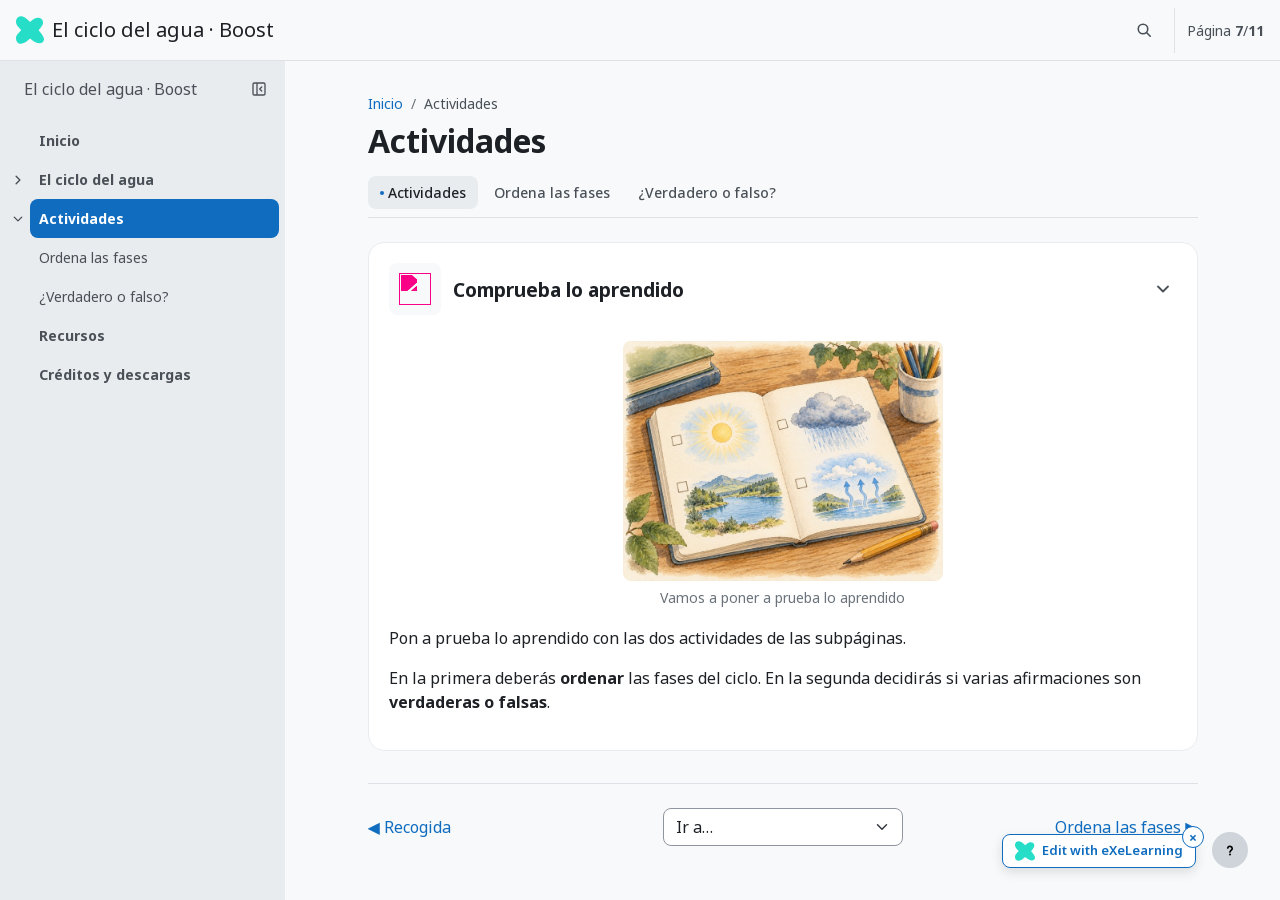
==== html/actividades.html @ 4af20a00 "Add Boost, a Moodle Boost-style theme for eXeLearning Reproduces the look of Moodle's Boost theme fr" ====
<!DOCTYPE html>
<html lang="es" id="exe-page-mollw3jd-7w1rx3uq4">
<head>
<meta charset="utf-8">
<meta name="generator" content="eXeLearning">
<meta name="viewport" content="width=device-width, initial-scale=1">
<link rel="license" type="text/html" href="https://creativecommons.org/publicdomain/zero/1.0/">
<title>Actividades | El ciclo del agua · Boost</title>
<link rel="icon" type="image/x-icon" href="../libs/favicon.ico">
<meta name="description" content="Recurso educativo de ejemplo sobre el ciclo del agua, presentado con el estilo Boost.">
<script>document.querySelector("html").classList.add("js");</script><script src="../libs/jquery/jquery.min.js"> </script><script src="../libs/common_i18n.js"> </script><script src="../libs/common.js"> </script><script src="../libs/exe_export.js"> </script><script src="../search_index.js"> </script><script src="../libs/bootstrap/bootstrap.bundle.min.js"> </script><link rel="stylesheet" href="../libs/bootstrap/bootstrap.min.css">
<script src="../idevices/text/text.js"></script><link rel="stylesheet" href="../idevices/text/text.css">
<link rel="stylesheet" href="../content/css/base.css"><script src="../theme/style.js"> </script><link rel="stylesheet" href="../theme/style.css">
</head>
<body class="exe-export exe-web-site">
<script>document.body.className+=" js"</script>
<div class="exe-content exe-export pre-js siteNav-hidden"><a href="#page-mollw3jd-7w1rx3uq4" id="skipNav">Saltar al contenido</a> <nav id="siteNav">
<ul>
<li> <a href="../index.html" class="main-node no-ch">Inicio</a>
</li>
<li> <a href="../html/el-ciclo-del-agua.html" class="daddy">El ciclo del agua</a>
<ul class="other-section">
<li> <a href="../html/evaporacion.html" class="no-ch">Evaporación</a>
</li>
<li> <a href="../html/condensacion.html" class="no-ch">Condensación</a>
</li>
<li> <a href="../html/precipitacion.html" class="no-ch">Precipitación</a>
</li>
<li> <a href="../html/recogida.html" class="no-ch">Recogida</a>
</li>
</ul>
</li>
<li class="active"> <a href="../html/actividades.html" class="active daddy">Actividades</a>
<ul class="other-section">
<li> <a href="../html/ordena-las-fases.html" class="no-ch">Ordena las fases</a>
</li>
<li> <a href="../html/verdadero-o-falso.html" class="no-ch">¿Verdadero o falso?</a>
</li>
</ul>
</li>
<li> <a href="../html/recursos.html" class="no-ch">Recursos</a>
</li>
<li> <a href="../html/creditos-y-descargas.html" class="no-ch">Créditos y descargas</a>
</li>
</ul>
</nav><main id="page-mollw3jd-7w1rx3uq4" class="page"> <div id="exe-client-search" data-block-order-string="Caja %e" data-no-results-string="Sin resultados.">
</div>
<header class="main-header"> <p class="page-counter"> <span class="page-counter-label">Página </span><span class="page-counter-content"> <strong class="page-counter-current-page">7</strong><span class="page-counter-sep">/</span><strong class="page-counter-total">11</strong></span></p>

<div class="package-header"><p class="package-title">El ciclo del agua · Boost</p></div>
<div class="page-header"><h1 class="page-title">Actividades</h1></div>
</header><div id="page-content-page-mollw3jd-7w1rx3uq4" class="page-content">
<article id="SP00000022" class="box">
<header class="box-head">
<div class="box-icon exe-icon">
<img src="../theme/icons/reflection.png" alt="" style="display:block;object-fit:contain;">
</div>
<h1 class="box-title">Comprueba lo aprendido</h1>
<button class="box-toggle box-toggle-on" title="Toggle content">
<span>Toggle content</span>
</button></header>
<div class="box-content">
<div id="SP00000023" class="idevice_node text" data-idevice-path="../idevices/text/" data-idevice-type="text" data-idevice-component-type="json" data-idevice-json-data="{&quot;ideviceId&quot;:&quot;SP00000023&quot;}">
<div class="exe-text-template"><div class="textIdeviceContent"><div class="exe-text-activity"><div><figure style="text-align:center;margin:10px 0 18px;"><img src="../content/resources/21d01ff8-5f3f-217c-7e1b-10898a9225ce.jpg" alt="Vamos a poner a prueba lo aprendido" style="max-width:320px;width:100%;height:auto;" /><figcaption style="font-style:italic;font-size:15px;color:#6a737b;margin-top:6px;">Vamos a poner a prueba lo aprendido</figcaption></figure><p>Pon a prueba lo aprendido con las dos actividades de las subpáginas.</p>
        <p>En la primera deberás <strong>ordenar</strong> las fases del ciclo. En la segunda decidirás si varias afirmaciones son <strong>verdaderas o falsas</strong>.</p><p class="clearfix"> </p></div></div></div></div>
</div>
</div>
</article>
</div></main><div class="nav-buttons">
<a href="../html/recogida.html" title="Anterior" class="nav-button nav-button-left"><span>Anterior</span></a>
<a href="../html/ordena-las-fases.html" title="Siguiente" class="nav-button nav-button-right"><span>Siguiente</span></a>
</div>
<footer id="siteFooter"><div id="siteFooterContent"> <div id="packageLicense" class="cc cc-0"> <p> <span class="license-label">Licencia: </span><a href="https://creativecommons.org/publicdomain/zero/1.0/" class="license">Creative Commons: CC0 1.0 Universal (dominio público)</a></p>
</div>
</div></footer>
</div>
<p id="made-with-eXe"> <a href="https://exelearning.net/" target="_blank" rel="noopener"> <span>Creado con eXeLearning <span>(Ventana nueva)</span></span></a></p>
</body>
</html>
---- idevices/text/text.css ----
/* Text iDevice (export CSS) */
.exe-text-activity > div {
    display: flow-root;
}

.exe-text-activity div.inline {
    display: flex;
}

.exe-text-activity div.inline dt {
    margin: 0 0 0 auto;
}

.exe-text-activity div.inline dd {
    margin-left: 10px;
}

.idevice_node.text .iDevice_buttons.feedback-button {
    margin-bottom: 1em;
}
---- content/css/base.css ----
.exe-content{
  background: #fff;
}

.exe-content .page-title{
  font-size: 1.45em;
}

.exe-content .box{
  margin-top: 20px;
  border: 1px solid #dbdbdb;
}

.exe-content .box-head {
  border-bottom: 1px solid #dbdbdb;
}

.exe-export .no-header .box-head {
  border-bottom: 0;
}

.exe-content .box-head .box-title {
  margin: 0;
  font-size: 1.2em;
}

.exe-content .exe-material-icon {
  display: block;
  width: 40px;
  height: 40px;
  background-color: currentColor;
  -webkit-mask-image: var(--exe-material-icon-url);
  mask-image: var(--exe-material-icon-url);
  -webkit-mask-repeat: no-repeat;
  mask-repeat: no-repeat;
  -webkit-mask-position: center;
  mask-position: center;
  -webkit-mask-size: contain;
  mask-size: contain;
  /* 20px live area on a 24px grid: scale 24/20 so the ink matches the Style icons.
     Kept in step with the editor rule in assets/styles/layout/_execontent.scss. */
  transform: scale(1.2);
}

.exe-content a{
  color: #5a7f0c;
}

.exe-content a:hover,
.exe-content a:focus{
  color: #71a300;
}

.exe-content h2{
  font-size: 1.45em;
}
.exe-content h3{
  font-size: 1.35em;
}
.exe-content h4{
  font-size: 1.25em;
}
.exe-content h5{
  font-size: 1.15em;
}

.exe-content a {
    text-decoration: none
}

.exe-content a:hover,
.exe-content a:focus {
    text-decoration: underline
}

/* Underlined links */
.box-content a {
    text-decoration: underline;
}
.box-content a:hover {
    text-decoration: none;
}
.box-content a:focus {
    text-decoration: underline;
}

@media print {
    .external-iframe-src {
        display: block !important;
        margin: 2em 0;
        font-size: .95em;
        text-align: center
    }

    #made-with-eXe {
        display: none
    }
}

.external-iframe {
    border: 0
}

.pre-code {
    background: #112C4A;
    color: #E7ECF1;
    font-family: Monaco, Courier, monospace;
    border-radius: 9px;
    font-size: 12px;
    margin: 2em 1em;
    overflow: auto;
    padding: 20px
}

.highlighted-code {
    margin: 2em 1em;
}

.exe-dl {
    margin-bottom: 2em;
    margin-left: 1.5em
}

.exe-dl dt {
    font-weight: bold
}

.exe-dl dd {
    margin: 1em 1.5em
}

.js .exe-dl dt {
    margin: 1.2em 0 0 0
}

.exe-dl dt a {
    text-decoration: underline
}

.exe-dl .icon {
    font-family: Arial, sans-serif;
    display: block;
    width: 20px;
    height: 20px;
    font-size: 16px;
    margin-right: 1em;
    line-height: 20px;
    text-align: center;
    float: left;
    border-radius: 2px;
    position: relative
}

@media all and (min-width: 1px) {
    .exe-dl dt a {
        align-items: center;
        display: flex;
        text-decoration: none
    }

    .exe-dl .icon {
        height: 18px;
        line-height: 18px;
        width: 18px;
        padding: 1px;
        font: 18px monospace;
        font-weight: bold;
        display: flex;
        justify-content: center;
        align-items: center
    }
}

.exe-dl-toggler {
    height: 20px;
    margin: 1.5em
}

.exe-dl-toggler a {
    margin-left: 0;
    font-weight: bold
}

.js .exe-dl dd {
    display: none;
    padding-left: 0;
    margin: 1em 1em 1em 37px
}

/* Math */
.exe-math {
    display: block;
    margin: 2em 0
}

.exe-math,
.MathJax_Display {
    text-align: left !important
}

.exe-math.position-center,
.position-center .MathJax_Display,
[style*="text-align: center"] .MathJax_Display {
    text-align: center !important
}

.exe-math.position-right,
.position-right .MathJax_Display,
[style*="text-align: right"] .MathJax_Display {
    text-align: right !important
}

.js .show-image .exe-math-code,
.js .show-code .exe-math-img {
    display: none
}

.exe-math-links {
    font-size: .85em
}

.exe-math-inline {
    display: inline;
    margin: 0 .1em !important
}

/* TinyMCE: Images and media */
.exe-figure {
    margin: 2em 0;
    max-width: 100%
}

.position-center {
    margin: 2em auto
}

.position-right {
    margin: 2em 0 2em auto
}

.float-left {
    float: left;
    margin: .5em 1.5em 1em 0
}

.float-right {
    float: right;
    margin: .5em 0 1em 2em
}

.figcaption {
    padding-top: .2em
}

.figcaption.header {
    padding-top: 0;
    padding-bottom: .2em
}

/* TinyMCE templates */
.exe-layout-2-cols,
.exe-layout-3-cols {
    width: 100%
}

.exe-col{
    box-sizing: content-box;
}

.exe-layout-2-cols .exe-col {
    float: left;
    width: 49%
}

.exe-layout-2-cols .exe-col-1 {
    padding-right: 1%
}

.exe-layout-2-cols .exe-col-2 {
    padding-left: 1%
}

.exe-layout-2-30-70 .exe-col {
    width: 69%
}

.exe-layout-2-30-70 .exe-col-1 {
    width: 29%
}

.exe-layout-2-70-30 .exe-col {
    width: 29%
}

.exe-layout-2-70-30 .exe-col-1 {
    width: 69%
}

.exe-layout-3-cols .exe-col {
    float: left;
    width: 32%
}

.exe-layout-3-cols .exe-col-1,
.exe-layout-3-cols .exe-col-2 {
    padding-right: 2%
}

pre.mermaid {
    margin: 1.5em 0;
    text-align: center;
    width: 100%;
    min-width: 200px;
}

/* Blocks */
.exe-block-warning {
    background: #FCF8E3;
    color: #796034;
    border: 1px solid #FAEBCC;
    padding: 0 1em;
    border-radius: 4px
}

p.exe-block-warning {
    padding: 1em
}

.exe-block-alert {
    background: #ffc;
    color: #855000;
    border: 1px solid #FFF099;
    padding: 0 1em;
    border-radius: 4px
}

p.exe-block-alert {
    padding: 1em
}

.exe-block-danger {
    background: #FEF0EF;
    color: #973C3B;
    border: 1px solid #F3DADD;
    padding: 0 1em;
    border-radius: 4px
}

p.exe-block-danger {
    padding: 1em
}

.exe-block-info {
    background: #E1F1F9;
    color: #2B627D;
    border: 1px solid #C9EDF4;
    padding: 0 1em;
    border-radius: 4px
}

p.exe-block-info {
    padding: 1em
}

.exe-block-success {
    background: #E5F3E0;
    color: #336634;
    border: 1px solid #DEEDD1;
    padding: 0 1em;
    border-radius: 4px
}

p.exe-block-success {
    padding: 1em
}

.exe-content .exe-block-warning a,
.exe-content .exe-block-warning a:hover,
.exe-content .exe-block-warning a:focus {
    color: #4F360A
}

.exe-content .exe-block-alert a,
.exe-content .exe-block-alert a:hover,
.exe-content .exe-block-alert a:focus {
    color: #5B2600
}

.exe-content .exe-block-danger a,
.exe-content .exe-block-danger a:hover,
.exe-content .exe-block-danger a:focus {
    color: #6D1211
}

.exe-content .exe-block-info a,
.exe-content .exe-block-info a:hover,
.exe-content .exe-block-info a:focus {
    color: #063853
}

.exe-content .exe-block-success a,
.exe-content .exe-block-success a:hover,
.exe-content .exe-block-success a:focus {
    color: #093C0A
}

div.exe-block-warning,
div.exe-block-alert,
div.exe-block-danger,
div.exe-block-info,
div.exe-block-success {
    margin: 1em 0
}

/* RTL support */
body [dir='rtl'] {
    text-align: start
}

/* Autoclear */
.exe-content .idevice_body,
.exe-clear {
    overflow: auto
}

/* JavaScript on/offf */
.js-hidden {
    display: none;
}

.exe-hidden,
.js-required,
.js .js-hidden,
.exe-mindmap-code {
    display: none
}

.js .js-required {
    display: block
}

.box-toggle {
    display: none;
}

.js .box-toggle {
    display: inline-block;
}

.sr-av,
.js .js-sr-av,
.exe-hidden-accessible,
.js .exe-tooltip-text {
    position: absolute;
    overflow: hidden;
    clip: rect(0 0 0 0);
    clip: rect(0, 0, 0, 0);
    height: 0
}

/* Tables */
.exe-table {
    margin: 2em auto;
    max-width: 100%;
    border: 1px solid #CCC;
    border-collapse: collapse;
    border-spacing: 0
}

.exe-table tr {
    background: #fff
}

.exe-table caption {
    padding: .5em 0;
    text-align: center;
    font-style: italic;
    caption-side: top;
}

.exe-table td,
.exe-table th {
    border: 1px solid #CCC;
    margin: 0;
    padding: 0.5em 1em
}

.exe-table thead {
    background: #ddd;
    color: #000;
    text-align: left
}

.exe-table tr:nth-child(2n-1) td,
.exe-table tbody tr:nth-child(2n-1) th {
    background: #F4F4F4
}

.exe-table tbody tr:nth-child(2n) th {
    background: #F4F4F4
}

.exe-table tbody tr:nth-child(2n-1) th {
    background: #E4E4E4
}

.exe-table thead+tbody tr:nth-child(2n) th {
    background: #fff
}

.exe-table thead+tbody tr:nth-child(2n-1) th {
    background: #F4F4F4
}

.exe-table-minimalist {
    margin: 2em auto;
    border-collapse: collapse
}

.exe-table-minimalist tr {
    background: #fff
}

.exe-table-minimalist thead th {
    color: #000;
    padding: .6em 1.5em .6em .8em;
    border-bottom: 2px solid #CCC;
    text-align: left
}

.exe-table-minimalist td,
.exe-table-minimalist tbody th {
    border-bottom: 1px solid #ccc;
    color: #555;
    padding: .5em 1.5em .5em .8em
}

.exe-table-minimalist tbody tr:hover td,
.exe-table-minimalist tbody tr:hover th {
    color: #222
}

.exe-table-minimalist tr:nth-child(2n-1) td,
.exe-table-minimalist tbody tr:nth-child(2n-1) th {
    background: #F9F9F9
}

.exe-table-minimalist caption {
    text-align: center;
    font-style: italic;
    border-bottom: 2px solid #CCC;
    padding: .6em 0
}

/* Responsive tables */
.exe-table-responsive {
    display: block;
    overflow-x: auto;
    border: none
}

.exe-table-responsive,
.exe-table-responsive th,
.exe-table-responsive tr,
.exe-table-responsive td {
    width: auto !important
}

/* Tooltips */
body .qtip {
    font-size: .85em;
    line-height: 1.5em
}

.qtip .exe-tooltip-text {
    position: relative;
    overflow: auto;
    clip: auto;
    height: auto
}

/* Structured lists */
ol.auto-numbered {
    counter-reset: item
}

.auto-numbered ol {
    counter-reset: item
}

.auto-numbered li {
    display: block
}

.auto-numbered li:before {
    content: counters(item, ".") ".- ";
    counter-increment: item
}

/* Blockquote + Cite */
.exe-quote-cite cite {
    display: block;
    text-align: right;
    margin-top: -.5em
}

/* File information */
.exe-link-data {
    font-size: .8em;
    margin: 0 .2em
}

.exe-link-data abbr {
    cursor: help
}

/* Quote With Authorship */
.styled-qc {
    font-family: Georgia, serif;
    font-style: italic;
    margin: 1.5em 2.5em;
    padding: 0.25em 3.5em;
    position: relative
}

.styled-qc:before {
    display: block;
    content: "\201C";
    font-size: 5em;
    position: absolute;
    left: 0;
    top: -20px
}

/* Responsive design */
iframe,
object,
embed {
    max-width: 100%
}

img,
video {
    max-width: 100%;
    height: auto
}

@media all and (max-width: 992px) {
    .exe-layout-3-cols .exe-col {
        float: none;
        width: 100%;
        padding: 0
    }

    .exe-layout-3-cols .exe-col .exe-figure {
        margin: 2em auto
    }
}

@media all and (max-width: 780px) {
    .styled-qc {
        margin: 1.5em .5em
    }

    .exe-layout-2-cols .exe-col {
        float: none;
        width: 100%;
        padding: 0
    }

    .exe-layout-2-cols .exe-col .exe-figure {
        margin: 2em auto
    }
}

/* Made with eXeLearning */
#made-with-eXe {
    margin: 0;
    position: fixed;
    bottom: 0;
    right: 0
}

#made-with-eXe a {
    text-decoration: none;
    box-shadow: rgba(0, 0, 0, 0.35) 0px 5px 15px;
    border-top-left-radius: 4px;
    color: #222;
    font-size: 11px;
    font-family: Arial, sans-serif;
    line-height: 35px;
    width: 35px;
    height: 35px;
    background: #fff url(../img/exe_powered_logo.png) no-repeat 3px 50%;
    display: block;
    background-size: auto 20px;
    text-decoration: none;
    transition: .5s;
    opacity: .8
}

#made-with-eXe span {
    padding-left: 35px;
    padding-right: 5px
}

#made-with-eXe span span {
    position: absolute;
    overflow: hidden;
    clip: rect(0 0 0 0);
    clip: rect(0, 0, 0, 0);
    height: 0
}

#made-with-eXe a:hover {
    width: auto;
    padding: 0 5px;
    background-position: 5px 50%;
    opacity: 1
}

/* Search bar */
#exe-client-search-reset {
    display: none;
}
#exe-client-search-reset.visible {
    display: inline;
}
.exe-client-search-result{
    padding:0;
    background-color: #FFF3A0;
    color: #1A1A1A;
}

/* Box toggler */
.exe-export article.minimized .box-content{
    display: none;
}

/* BOX no visible */
.exe-export article.novisible.box{
    display: none  !important;
}

/* iDevice no visible */
.exe-export article.box .idevice_node.novisible{
    display: none  !important;
}

/* Teacher mode */
html:not(.mode-teacher) .js .teacher-only {
    display: none !important;
}

/* ========================================
   Architecture v3.1 - Common Theme Overrides
   ========================================
   These rules support the new HTML structure and
   load BEFORE theme-specific styles.
   ======================================== */

/* Navigation: Hide nested sections by default, show active paths */
#siteNav .other-section {
    display: none;
}
#siteNav li.active > .other-section,
#siteNav li.current-page-parent > .other-section {
    display: block;
}

/* Site footer extra section */
#siteFooterExtra {
    margin-bottom: 2em;
    color: #555;
    font-size: 0.95em;
}

/* Footer with neither license nor "Page footer" content: themes give #siteFooter
   a background and border, so an empty one shows as a stray bar. Hidden here so
   every theme (including custom ones) gets it, and so a theme that wants to keep
   showing it can opt out by overriding display. */
#siteFooter.siteFooter-empty {
    display: none;
}

/* Skip navigation link */
#skipNav {
    position: fixed;
    top: -50px;
    left: 50%;
    transform: translateX(-50%);
    background-color: #000;
    color: #fff;
    text-align: center;
    font-weight: bold;
    font-size: 0.95em;
    text-decoration: underline;
    padding: 0.5em 1em;
    z-index: 1000;
    display: inline-block;
    box-shadow: 0 2px 5px rgba(0,0,0,0.3);
    outline: 3px solid #fff;
    outline-offset: -3px;
    transition: top 0.3s ease, opacity 0.3s ease;
}

#skipNav:focus {
    top: 5px;
}

/* Print styles for header elements */
@media print {
    body #header,
    body #emptyHeader,
    body #nodeDecoration {
        height: auto !important;
        min-height: 0;
        border: none;
        padding: 0;
    }
    body #headerContent {
        padding-top: 40px;
    }
}
---- theme/style.css ----
/*!
 * Boost — eXeLearning style
 * ------------------------
 * The look of Moodle's Boost theme: Moodle Design System colours, Noto Sans,
 * course index drawer, nav pills and activity cards.
 * Licensed under the GNU General Public License v3.0.
 * Layout derived from the eXeLearning Default style (Ignacio Gros, CC BY-SA 4.0).
 */

@font-face {
    font-family: "Noto Sans";
    font-style: normal;
    font-weight: 100 900;
    font-display: swap;
    src: url("fonts/noto-sans-normal-latin.woff2") format("woff2");
}

@font-face {
    font-family: "Noto Sans";
    font-style: italic;
    font-weight: 100 900;
    font-display: swap;
    src: url("fonts/noto-sans-italic-latin.woff2") format("woff2");
}

/* Moodle Design System tokens (lib/bundles/design-system, light mode). */
:root {
    --boost-primary: #0f6cbf;
    --boost-primary-hover: #0c5699;
    --boost-primary-active: #094173;
    --boost-primary-subtle: #e7f0f9;
    --boost-gray-100: #f8f9fa;
    --boost-gray-200: #e9ecef;
    --boost-gray-300: #dee2e6;
    --boost-gray-400: #ced4da;
    --boost-gray-500: #8f959e;
    --boost-gray-600: #6a737b;
    --boost-gray-700: #495057;
    --boost-gray-800: #343a40;
    --boost-gray-900: #1d2125;
    --boost-success: #357a32;
    --boost-danger: #ca3120;
    --boost-font: "Noto Sans", system-ui, -apple-system, "Segoe UI", Roboto, "Helvetica Neue", "Liberation Sans", Arial, sans-serif;
    --boost-navbar-height: 60px;
    --boost-drawer-width: 285px;
    --boost-content-width: 830px;
    --boost-radius: .5rem;
    --boost-radius-activity: 1rem;
    --boost-focus-ring: 0 0 0 .25rem rgba(15, 108, 191, .75);
}

/* ---------- Content: export and editor ---------- */

.exe-content {
    --bs-primary: #0f6cbf;
    --bs-primary-rgb: 15, 108, 191;
    --bs-link-color: #0f6cbf;
    --bs-link-color-rgb: 15, 108, 191;
    --bs-link-hover-color: #0c5699;
    --bs-link-hover-color-rgb: 12, 86, 153;
    --bs-body-font-family: var(--boost-font);
    --bs-body-color: #1d2125;
    --bs-border-radius: .5rem;
    --bs-border-color: #dee2e6;
    --bs-focus-ring-color: rgba(15, 108, 191, .75);
    --exe-icon-color: #0099ad;
    --exe-fx-focus-color: #0f6cbf;
    color: var(--boost-gray-900);
    background-color: transparent;
    font-family: var(--boost-font);
    font-size: 1rem;
    line-height: 1.5;
    -webkit-font-smoothing: antialiased;
    -moz-osx-font-smoothing: grayscale;
}

body.exe-export {
    margin: 0;
    padding: 0;
    color: var(--boost-gray-900);
    background: var(--boost-gray-100);
    font-family: var(--boost-font);
}

.exe-content a {
    color: var(--boost-primary);
    text-decoration: none;
}

.exe-content a:hover,
.exe-content a:focus {
    color: var(--boost-primary-hover);
    text-decoration: underline;
}

.exe-content h1,
.exe-content h2,
.exe-content h3,
.exe-content h4,
.exe-content h5,
.exe-content h6 {
    color: var(--boost-gray-900);
    font-weight: 700;
    line-height: 1.2;
}

.exe-content .fx-tabs a,
.exe-content .fx-pagination li:not(.fx-current) a {
    color: var(--boost-primary);
}

.exe-content :focus-visible {
    outline: 2px solid var(--boost-primary);
    outline-offset: 2px;
}

.exe-content figcaption {
    color: var(--boost-gray-600) !important;
    font-style: normal !important;
    font-size: .875rem !important;
}

.exe-content img {
    max-width: 100%;
    height: auto;
}

.exe-content figure img {
    border-radius: var(--boost-radius);
}

.exe-content .package-title {
    font-size: 1.25rem;
    margin-bottom: .4em;
}

.exe-content .page-title {
    color: var(--boost-gray-900);
    font-size: 2rem;
    font-weight: 700;
    margin: 0 0 .5rem;
}

/* Activity cards (Moodle .activity-item) */
.exe-content .box {
    position: relative;
    margin: 1rem 0;
    padding: 1.25rem;
    border: 1px solid var(--boost-gray-200);
    border-radius: var(--boost-radius-activity);
    background-color: #fff;
}

.exe-content .box:focus-within {
    outline: 2px solid var(--boost-primary);
    outline-offset: -1px;
}

.exe-content .box-head {
    display: flex;
    align-items: center;
    gap: .75rem;
    min-height: 0;
    border: 0;
    padding-right: 2.5rem;
}

.exe-content .box-title {
    flex: 1;
    margin: 0;
    padding: 0;
    color: var(--boost-gray-900);
    font-size: 1.25rem;
    font-weight: 700;
}

.exe-content .box-icon {
    flex: 0 0 auto;
    display: flex;
    align-items: center;
    justify-content: center;
    width: 52px;
    height: 52px;
    border-radius: var(--boost-radius);
    background: var(--boost-gray-100);
}

.exe-content .box-icon img {
    width: 32px;
    height: 32px;
    margin: 0;
}

/* Material Symbols icons of eXeLearning 4 */
.exe-content .box-icon .exe-material-icon {
    display: block;
    width: 32px;
    height: 32px;
    background-color: var(--exe-icon-color);
    -webkit-mask: var(--exe-material-icon-url) center / contain no-repeat;
    mask: var(--exe-material-icon-url) center / contain no-repeat;
}

.exe-content .box-content {
    margin-top: 1rem;
    padding: 0;
    border: 0;
    background: none;
    overflow: auto;
}

.exe-content .box.no-header .box-content {
    margin-top: 0;
}

.exe-content .box.minimized .box-head {
    border: 0;
}

/* Collapse button: Moodle's section chevron */
.exe-content .box-toggle {
    position: absolute;
    top: 1.25rem;
    right: 1rem;
    width: 36px;
    height: 36px;
    padding: 0;
    border: 0;
    border-radius: var(--boost-radius);
    background: transparent url("data:image/svg+xml,%3Csvg xmlns='http://www.w3.org/2000/svg' viewBox='0 0 16 16'%3E%3Cpath d='m3 5.5 5 5 5-5' fill='none' stroke='%23495057' stroke-width='1.8' stroke-linecap='round' stroke-linejoin='round'/%3E%3C/svg%3E") center / 16px no-repeat;
    transition: transform .2s ease, background-color .2s ease;
}

.exe-content .box-head:has(.box-icon) .box-toggle {
    top: calc(1.25rem + 8px);
}

.exe-content .box-toggle:hover,
.exe-content .box-toggle:focus-visible {
    background-color: var(--boost-gray-200);
}

.exe-content .box.minimized .box-toggle {
    transform: rotate(-90deg);
}

.exe-content .box-toggle span,
#packageLicense .license-label,
.exe-content .visually-hidden {
    position: absolute !important;
    width: 1px !important;
    height: 1px !important;
    padding: 0 !important;
    margin: -1px !important;
    overflow: hidden !important;
    clip: rect(0, 0, 0, 0) !important;
    white-space: nowrap !important;
    border: 0 !important;
}

/* Activity icon purposes: Moodle's recolor-icon filter and $activity-icon-colors. */
.exe-content .box-icon img {
    filter: url("data:image/svg+xml;utf8,<svg xmlns='http://www.w3.org/2000/svg'><filter id='recolor' color-interpolation-filters='sRGB'><feColorMatrix type='matrix' values='0 0 0 0 0 0 0 0 0 0.6 0 0 0 0 0.678 0 0 0 1 0'/></filter></svg>#recolor");
}

.exe-content .box-icon img:is([src$="/ask.png"], [src$="/think.png"], [src$="/think_alt.png"], [src$="/reflection.png"], [src$="/calculate.png"], [src$="/competencies.png"]) {
    filter: url("data:image/svg+xml;utf8,<svg xmlns='http://www.w3.org/2000/svg'><filter id='recolor' color-interpolation-filters='sRGB'><feColorMatrix type='matrix' values='0 0 0 0 0.976 0 0 0 0 0 0 0 0 0 0.525 0 0 0 1 0'/></filter></svg>#recolor");
}

.exe-content .box-icon img:is([src$="/collaborative.png"], [src$="/agreement.png"], [src$="/perform.png"], [src$="/present.png"]) {
    filter: url("data:image/svg+xml;utf8,<svg xmlns='http://www.w3.org/2000/svg'><filter id='recolor' color-interpolation-filters='sRGB'><feColorMatrix type='matrix' values='0 0 0 0 0.357 0 0 0 0 0.251 0 0 0 0 1 0 0 0 1 0'/></filter></svg>#recolor");
}

.exe-content .box-icon img:is([src$="/alert.png"], [src$="/discuss.png"], [src$="/listen.png"], [src$="/share.png"]) {
    filter: url("data:image/svg+xml;utf8,<svg xmlns='http://www.w3.org/2000/svg'><filter id='recolor' color-interpolation-filters='sRGB'><feColorMatrix type='matrix' values='0 0 0 0 0.922 0 0 0 0 0.384 0 0 0 0 0 0 0 0 1 0'/></filter></svg>#recolor");
}

.exe-content .box-icon img:is([src$="/interactive.png"], [src$="/pieces.png"], [src$="/piece.png"], [src$="/play.png"], [src$="/draw.png"], [src$="/experiment.png"], [src$="/sport.png"], [src$="/activity.png"], [src$="/start.png"], [src$="/chrono.png"]) {
    filter: url("data:image/svg+xml;utf8,<svg xmlns='http://www.w3.org/2000/svg'><filter id='recolor' color-interpolation-filters='sRGB'><feColorMatrix type='matrix' values='0 0 0 0 0.553 0 0 0 0 0.239 0 0 0 0 0.106 0 0 0 1 0'/></filter></svg>#recolor");
}

.exe-content .box-icon img:is([src$="/case.png"], [src$="/suitcase.png"], [src$="/passport.png"], [src$="/roadmap.png"], [src$="/stop.png"]) {
    filter: url("data:image/svg+xml;utf8,<svg xmlns='http://www.w3.org/2000/svg'><filter id='recolor' color-interpolation-filters='sRGB'><feColorMatrix type='matrix' values='0 0 0 0 0.855 0 0 0 0 0.345 0 0 0 0 0.937 0 0 0 1 0'/></filter></svg>#recolor");
}

/* Buttons: Bootstrap 5 as configured by Boost */
.exe-content .btn {
    --bs-btn-border-radius: .5rem;
    --bs-btn-font-family: var(--boost-font);
}

.exe-content .btn-primary {
    --bs-btn-bg: #0f6cbf;
    --bs-btn-border-color: #0f6cbf;
    --bs-btn-hover-bg: #0c5699;
    --bs-btn-hover-border-color: #0c5699;
    --bs-btn-active-bg: #094173;
    --bs-btn-active-border-color: #094173;
    --bs-btn-disabled-bg: #9fc4e5;
    --bs-btn-disabled-border-color: #9fc4e5;
    --bs-btn-focus-shadow-rgb: 15, 108, 191;
}

.exe-content .btn-secondary {
    --bs-btn-color: #000;
    --bs-btn-bg: #ced4da;
    --bs-btn-border-color: #ced4da;
    --bs-btn-hover-color: #000;
    --bs-btn-hover-bg: #d5dae0;
    --bs-btn-hover-border-color: #d3d8de;
    --bs-btn-active-color: #000;
    --bs-btn-active-bg: #d8dde1;
    --bs-btn-active-border-color: #d3d8de;
}

.exe-content .iDevice_buttons input,
.exe-content .iDevice_buttons button,
.exe-content .exe-sortableList input[type="button"],
#exe-client-search-submit {
    padding: .375rem .75rem;
    border: 1px solid var(--boost-primary);
    border-radius: var(--boost-radius);
    background: var(--boost-primary);
    color: #fff;
    font: 400 1rem/1.5 var(--boost-font);
    transition: background-color .15s ease, border-color .15s ease, box-shadow .15s ease;
}

.exe-content .iDevice_buttons input:hover,
.exe-content .iDevice_buttons button:hover,
.exe-content .exe-sortableList input[type="button"]:hover,
#exe-client-search-submit:hover {
    border-color: var(--boost-primary-hover);
    background: var(--boost-primary-hover);
    color: #fff;
}

.exe-content .iDevice_buttons input:focus-visible,
.exe-content .iDevice_buttons button:focus-visible,
.exe-content .exe-sortableList input[type="button"]:focus-visible,
#exe-client-search-submit:focus-visible,
.exe-content .form-control:focus,
.exe-content .form-select:focus,
.exe-content .form-check-input:focus {
    outline: 0;
    border-color: #87b6df;
    box-shadow: var(--boost-focus-ring);
}

.exe-content .form-control,
.exe-content .form-select {
    border-color: var(--boost-gray-500);
    border-radius: var(--boost-radius);
}

.exe-content .form-check-input {
    border-color: var(--boost-gray-500);
}

.exe-content .form-check-input:checked {
    background-color: var(--boost-primary);
    border-color: var(--boost-primary);
}

.exe-content input[type="radio"],
.exe-content input[type="checkbox"] {
    accent-color: var(--boost-primary);
}

/* Quiz-like iDevices: Moodle's .que .formulation and ordering items */
.exe-content .TOFP-QuestionDiv {
    padding: 1rem;
    border: 1px solid #b3d9e0;
    border-radius: var(--boost-radius);
    background-color: #e6f2f4;
    color: #001a1e;
}

.exe-content .exe-sortableList-options li {
    border: 1px solid var(--boost-gray-300);
    border-radius: var(--boost-radius);
    box-shadow: none;
    color: var(--boost-gray-900);
}

.exe-content .exe-sortableList-options li:hover {
    border-color: var(--boost-gray-500);
}

/* Tables: Moodle .generaltable */
.exe-content table.exe-table,
.exe-content .exe-text-activity table {
    width: 100%;
    margin-bottom: 1rem;
    border-collapse: collapse;
}

.exe-content table.exe-table th,
.exe-content table.exe-table td {
    padding: .75rem;
    border-top: 1px solid var(--boost-gray-300);
    text-align: start;
    vertical-align: top;
}

.exe-content table.exe-table tbody tr:nth-child(odd) {
    background-color: rgba(0, 0, 0, .03);
}

.exe-content table.exe-table caption {
    caption-side: top;
    color: var(--boost-gray-600);
}

.exe-content blockquote {
    margin: 1rem 0;
    padding: .5rem 1rem;
    border-left: 4px solid var(--boost-gray-300);
    color: var(--boost-gray-700);
}

/* Moodle alert-info for highlighted notes */
.exe-content .exe-block-info,
.exe-content .exe-block-success,
.exe-content .exe-block-warning,
.exe-content .exe-block-danger {
    border-radius: var(--boost-radius);
}

/* Search */
#exe-client-search {
    margin: 0 0 1.5rem;
}

#exe-client-search-form > p {
    display: flex;
    gap: .5rem;
    align-items: center;
    margin: 0;
}

#exe-client-search-text {
    flex: 1;
    max-width: none;
    padding: .375rem .75rem;
    border: 1px solid var(--boost-gray-500);
    border-radius: var(--boost-radius);
    font: inherit;
}

#exe-client-search-reset.visible {
    color: var(--boost-primary);
    white-space: nowrap;
}

#exe-client-search-results-list ul,
#exe-client-search-results-list li {
    margin: 1rem 0;
    padding: 0;
    list-style: none;
}

/* License: Creative Commons badges */
#packageLicense {
    margin: 0;
    color: var(--boost-gray-700);
    font-size: .875rem;
    line-height: 1.3;
}

#packageLicense p {
    margin: 0;
}

#packageLicense a {
    color: var(--boost-primary);
}

#packageLicense.propietary {
    position: absolute;
    overflow: hidden;
    clip: rect(0, 0, 0, 0);
    height: 0;
}

#packageLicense.cc {
    min-height: 31px;
    padding: 0 0 0 98px;
    display: flex;
    align-items: center;
    background: url(img/licenses.gif) no-repeat 0 0;
}

#packageLicense.cc-by-sa { background-position: 0 -100px; }
#packageLicense.cc-by-nd { background-position: 0 -200px; }
#packageLicense.cc-by-nc { background-position: 0 -300px; }
#packageLicense.cc-by-nc-sa { background-position: 0 -400px; }
#packageLicense.cc-by-nc-nd { background-position: 0 -500px; }
#packageLicense.cc-0 { background-position: 0 -600px; }

/* Page counter */
.page-counter {
    margin: 0;
    color: var(--boost-gray-700);
    font-size: .875rem;
}

/* Teacher mode: Moodle's "Edit mode" switch */
#teacher-mode-toggler-wrapper {
    display: flex;
    align-items: center;
    gap: .5rem;
    margin: 0;
    padding-left: 2.5em;
    font-size: .875rem;
}

#teacher-mode-toggler.form-check-input {
    margin-top: 0;
}

#teacher-mode-toggler.form-check-input:checked {
    background-color: var(--boost-primary);
    border-color: var(--boost-primary);
}

/* ---------- Without JavaScript: a plain, readable page ---------- */

.exe-web-site #siteNav {
    max-width: var(--boost-content-width);
    margin: 0 auto;
    padding: 1rem;
}

.exe-web-site #siteNav ul {
    margin: 0;
    padding: 0 0 0 1.25rem;
    list-style: none;
}

.exe-web-site #siteNav > ul {
    padding: 0;
}

.exe-web-site #siteNav a {
    display: block;
    padding: .375rem .5rem;
    border-radius: var(--boost-radius);
    color: var(--boost-gray-700);
    font-size: .875rem;
}

.exe-web-site #siteNav a.active {
    background: var(--boost-primary);
    color: #fff;
}

.exe-web-site main.page {
    max-width: calc(var(--boost-content-width) + 2rem);
    margin: 0 auto;
    padding: 1.5rem 1rem 3rem;
}

.exe-web-site .nav-buttons,
.exe-web-site #siteFooter {
    max-width: var(--boost-content-width);
    margin: 0 auto 1.5rem;
    padding: 0 1rem;
}

.exe-web-site .nav-buttons {
    display: flex;
    justify-content: space-between;
    gap: 1rem;
}

.exe-web-site .nav-buttons span.nav-button {
    visibility: hidden;
}

#made-with-eXe a {
    overflow: hidden;
}

/* ---------- Boost layout (built by style.js) ---------- */

.boost-js body.exe-web-site {
    padding-top: calc(var(--boost-navbar-height) + 1px);
}

.boost-js .exe-web-site .exe-content {
    min-height: calc(100vh - var(--boost-navbar-height) - 1px);
    padding-left: var(--boost-drawer-width);
    transition: padding-left .2s ease;
}

.boost-js.boost-drawer-closed .exe-web-site .exe-content {
    padding-left: 0;
}

.boost-js .exe-web-site .package-header,
.boost-js .exe-web-site .nav-buttons:not(.boost-activity-navigation) {
    display: none;
}

.boost-js .exe-web-site .boost-icon {
    display: block;
    flex: 0 0 auto;
}

.visually-hidden {
    position: absolute !important;
    width: 1px !important;
    height: 1px !important;
    padding: 0 !important;
    margin: -1px !important;
    overflow: hidden !important;
    clip: rect(0, 0, 0, 0) !important;
    white-space: nowrap !important;
    border: 0 !important;
}

.boost-btn-icon {
    display: inline-flex;
    align-items: center;
    justify-content: center;
    width: 36px;
    height: 36px;
    padding: 0;
    border: 0;
    border-radius: var(--boost-radius);
    background: transparent;
    color: var(--boost-gray-700);
    cursor: pointer;
    transition: background-color .15s ease;
}

.boost-btn-icon:hover {
    background-color: var(--boost-gray-200);
}

.boost-btn-icon:focus-visible,
.boost-footer-button:focus-visible,
.boost-chevron:focus-visible,
.boost-select:focus-visible {
    outline: 0;
    box-shadow: var(--boost-focus-ring);
}

/* Navbar (.navbar.fixed-top) */
.boost-navbar {
    position: fixed;
    z-index: 1030;
    top: 0;
    right: 0;
    left: 0;
    display: flex;
    align-items: center;
    gap: 1rem;
    height: calc(var(--boost-navbar-height) + 1px);
    padding: 0 1rem;
    border-bottom: 1px solid var(--boost-gray-300);
    background: var(--boost-gray-100);
    font-family: var(--boost-font);
}

.boost-brand {
    display: flex;
    align-items: center;
    gap: .5rem;
    min-width: 0;
    overflow: hidden;
    color: var(--boost-gray-900);
    font-size: 1.25rem;
    font-weight: 400;
    text-decoration: none;
    text-overflow: ellipsis;
    white-space: nowrap;
}

.boost-brand span {
    overflow: hidden;
    text-overflow: ellipsis;
}

.boost-logo {
    flex: 0 0 auto;
    width: 28px;
    height: 28px;
}

.boost-brand:hover,
.boost-brand:focus {
    color: var(--boost-gray-900);
    text-decoration: none;
}

.boost-brand:focus-visible {
    outline: 2px solid var(--boost-primary);
    outline-offset: 2px;
    border-radius: 2px;
}

.boost-usernav {
    display: flex;
    flex: 0 0 auto;
    align-items: center;
    gap: .5rem;
    height: 100%;
    margin-left: auto;
}

.boost-divider {
    align-self: center;
    width: 1px;
    height: 75%;
    margin: 0 .25rem;
    background: var(--boost-gray-300);
}

.boost-usernav .page-counter {
    position: static;
    white-space: nowrap;
}

/* Course index drawer (.drawer.drawer-left) */
.boost-js .exe-web-site #siteNav {
    position: fixed;
    z-index: 1015;
    top: calc(var(--boost-navbar-height) + 1px);
    bottom: 0;
    left: 0;
    width: var(--boost-drawer-width);
    max-width: none;
    margin: 0;
    padding: 0 .4rem 1.5rem;
    overflow-y: auto;
    background: var(--boost-gray-200);
    scrollbar-width: thin;
    scrollbar-color: var(--boost-gray-500) var(--boost-gray-200);
    /* Visible at once when opening, so focus can move in; hidden after the slide when closing. */
    transition: left .2s ease, visibility 0s;
}

.boost-js.boost-drawer-closed .exe-web-site #siteNav {
    left: calc(-1 * var(--boost-drawer-width) - 10px);
    visibility: hidden;
    transition: left .2s ease, visibility 0s linear .2s;
}

.boost-drawerheader {
    position: sticky;
    z-index: 1;
    top: 0;
    display: flex;
    align-items: center;
    gap: .5rem;
    height: 3.5rem;
    margin: 0 -.4rem .25rem;
    padding: 0 .5rem 0 1.5rem;
    background: var(--boost-gray-200);
}

.boost-js .exe-web-site #siteNav .boost-drawerheading {
    flex: 1;
    min-width: 0;
    padding: 0;
    overflow: hidden;
    color: var(--boost-gray-700);
    font-size: 1rem;
    text-overflow: ellipsis;
    white-space: nowrap;
}

.boost-js .exe-web-site #siteNav .boost-drawerheading:hover {
    background: none;
    color: #000;
}

.boost-drawer-close {
    background: var(--boost-gray-200);
}

.boost-drawer-close:hover,
.boost-drawer-open:hover {
    background-color: var(--boost-gray-400);
}

.boost-js .exe-web-site #siteNav ul {
    margin: 0;
    padding: 0;
}

.boost-js .exe-web-site #siteNav ul ul {
    padding-left: 1.5rem;
}

.boost-js .exe-web-site #siteNav li {
    position: relative;
    margin: 0;
}

.boost-js .exe-web-site #siteNav .other-section {
    display: block;
}

.boost-js .exe-web-site #siteNav li.boost-collapsed > ul {
    display: none;
}

/* .courseindex-item */
.boost-js .exe-web-site #siteNav li > a {
    padding: .5rem;
    border: 1px solid transparent;
    color: var(--boost-gray-700);
    font-size: .875rem;
    line-height: 1.5;
}

.boost-js .exe-web-site #siteNav > ul > li > a {
    margin-left: 1.5rem;
    font-weight: 700;
}

.boost-js .exe-web-site #siteNav ul ul .boost-chevron + a {
    margin-left: 1.5rem;
}

.boost-js .exe-web-site #siteNav li > a:hover,
.boost-js .exe-web-site #siteNav li > a:focus {
    color: #000;
    text-decoration: none;
}

/* .courseindex-item.pageitem */
.boost-js .exe-web-site #siteNav li > a.active {
    background: var(--boost-primary);
    color: #fff;
}

.boost-js .exe-web-site #siteNav li > a.active:hover,
.boost-js .exe-web-site #siteNav li > a.active:focus {
    background: #0d5ca2;
    color: #e6e6e6;
}

.boost-js .exe-web-site #siteNav li > a:focus-visible {
    outline: 0;
    box-shadow: var(--boost-focus-ring);
}

.boost-chevron {
    position: absolute;
    top: .25rem;
    left: 0;
    display: flex;
    align-items: center;
    justify-content: center;
    width: 1.5rem;
    height: 2rem;
    padding: 0;
    border: 0;
    border-radius: var(--boost-radius);
    background: none;
    color: var(--boost-gray-700);
    cursor: pointer;
}

.boost-chevron:hover {
    color: #000;
}

.boost-chevron .boost-icon {
    width: 12px;
    height: 12px;
    transition: transform .2s ease;
}

.boost-chevron[aria-expanded="true"] .boost-icon {
    transform: rotate(90deg);
}

/* .drawer-toggler */
.boost-drawer-open {
    position: fixed;
    z-index: 2;
    top: calc(var(--boost-navbar-height) + 1rem);
    left: 16px;
    background: var(--boost-gray-200);
}

.boost-js:not(.boost-drawer-closed) .boost-drawer-open {
    display: none;
}

.boost-backdrop {
    display: none;
}

/* Main region (#page.drawers .main-inner) */
.boost-js .exe-web-site main.page {
    max-width: calc(var(--boost-content-width) + 2rem);
    margin: 0 auto;
    padding: 1.5rem 1rem 3rem;
}

.boost-js .exe-web-site .main-header {
    margin-bottom: 1rem;
}

.boost-js .exe-web-site .main-header .page-counter {
    display: none;
}

/* Breadcrumb */
.boost-breadcrumb ol {
    display: flex;
    flex-wrap: wrap;
    margin: 0 0 .5rem;
    padding: .5rem 0 0;
    list-style: none;
    font-size: .875rem;
}

.boost-breadcrumb li + li::before {
    content: "/";
    padding: 0 .5rem;
    color: var(--boost-gray-600);
}

.boost-breadcrumb [aria-current] {
    color: var(--boost-gray-700);
}

/* Secondary navigation: Moodle Design System nav pills */
.boost-secondary-navigation {
    margin: 0 0 1.5rem;
    padding-bottom: .5rem;
    border-bottom: 1px solid var(--boost-gray-300);
}

.boost-secondary-navigation ul {
    display: flex;
    flex-wrap: wrap;
    gap: .25rem;
    margin: 0;
    padding: 0;
    list-style: none;
}

.boost-secondary-navigation a {
    display: inline-flex;
    align-items: center;
    gap: .25rem;
    padding: .375rem .75rem;
    border-radius: var(--boost-radius);
    color: var(--boost-gray-700);
    font-size: .875rem;
    font-weight: 500;
    white-space: nowrap;
}

.exe-content .boost-secondary-navigation a:hover,
.exe-content .boost-secondary-navigation a:focus {
    background: var(--boost-gray-200);
    color: var(--boost-gray-900);
    text-decoration: none;
}

.exe-content .boost-secondary-navigation a.active {
    background: var(--boost-gray-200);
    color: var(--boost-gray-900);
}

.boost-secondary-navigation a.active::before {
    content: "";
    width: 4px;
    height: 4px;
    border-radius: 50%;
    background: var(--boost-primary);
}

/* Activity navigation: previous, "Jump to..." and next */
.boost-js .exe-web-site .boost-activity-navigation {
    display: grid;
    grid-template-columns: 1fr minmax(0, 15rem) 1fr;
    align-items: center;
    gap: 1rem;
    max-width: none;
    margin: 2rem 0 0;
    padding: 1.5rem 0 0;
    border-top: 1px solid var(--boost-gray-300);
}

.boost-activity-navigation .nav-button {
    min-width: 0;
    overflow: hidden;
    text-overflow: ellipsis;
    white-space: nowrap;
}

.boost-activity-navigation .nav-button-right {
    grid-column: 3;
    text-align: right;
}

.boost-activity-navigation .boost-jump {
    grid-column: 2;
}

.boost-select {
    width: 100%;
    padding: .375rem 2.25rem .375rem .75rem;
    border: 1px solid var(--boost-gray-500);
    border-radius: var(--boost-radius);
    background: #fff url("data:image/svg+xml,%3Csvg xmlns='http://www.w3.org/2000/svg' viewBox='0 0 16 16'%3E%3Cpath fill='none' stroke='%23343a40' stroke-linecap='round' stroke-linejoin='round' stroke-width='2' d='m2 5 6 6 6-6'/%3E%3C/svg%3E") no-repeat right .75rem center / 16px 12px;
    color: var(--boost-gray-900);
    font: inherit;
    -webkit-appearance: none;
    appearance: none;
}

/* Footer popover */
.boost-footer-button {
    position: fixed;
    z-index: 1019;
    right: 2rem;
    bottom: 2rem;
    display: flex;
    align-items: center;
    justify-content: center;
    width: 36px;
    height: 36px;
    padding: 0;
    border: 0;
    border-radius: 50%;
    background: var(--boost-gray-400);
    color: #000;
    cursor: pointer;
}

.boost-footer-button:hover {
    background: #d5dae0;
}

.boost-js .exe-web-site #siteFooter.boost-footer {
    position: fixed;
    z-index: 1019;
    right: 2rem;
    bottom: calc(2rem + 46px);
    display: none;
    width: min(26rem, calc(100vw - 2rem));
    max-width: none;
    margin: 0;
    padding: 0;
    border: 1px solid var(--boost-gray-300);
    border-radius: var(--boost-radius);
    background: #fff;
    box-shadow: 0 .5rem 1rem rgba(0, 0, 0, .15);
}

.boost-js .boost-footer-open #siteFooter.boost-footer {
    display: block;
}

.boost-footer #siteFooterContent,
.boost-footer #made-with-eXe {
    padding: 1rem;
}

.boost-footer #made-with-eXe {
    position: static;
    margin: 0;
    border-top: 1px solid var(--boost-gray-300);
}

.boost-footer #made-with-eXe a {
    display: inline-block;
    width: auto;
    height: auto;
    padding-left: 28px;
    background-position: 0 50%;
    box-shadow: none;
    color: var(--boost-primary);
    font: .875rem/24px var(--boost-font);
    opacity: 1;
}

.boost-footer #made-with-eXe span {
    padding: 0;
}

/* "Edit with eXeLearning" notice, shared by the style collection */
.exe-open-exelearning {
    position: fixed;
    z-index: 1020;
    right: calc(2rem + 52px);
    bottom: 2rem;
    display: flex;
    align-items: center;
    gap: 7px;
    padding: 6px 12px;
    border: 1px solid var(--boost-primary);
    border-radius: var(--boost-radius);
    background: #fff;
    box-shadow: 0 .25rem .75rem rgba(0, 0, 0, .12);
    color: var(--boost-primary) !important;
    font: 600 13px/1.2 var(--boost-font);
    text-decoration: none !important;
}

.exe-open-logo {
    width: 20px;
    height: 20px;
    object-fit: contain;
}

.exe-open-exelearning:hover,
.exe-open-exelearning:focus {
    background: var(--boost-primary-subtle);
    outline: 2px solid var(--boost-primary);
}

.exe-open-close {
    position: absolute;
    top: -9px;
    right: -9px;
    width: 22px;
    height: 22px;
    padding: 0;
    border: 1px solid var(--boost-primary);
    border-radius: 50%;
    background: #fff;
    color: var(--boost-primary);
    font: bold 14px/19px var(--boost-font);
    cursor: pointer;
}

/* Search panel, opened from the navbar */
.boost-js .exe-web-site #exe-client-search {
    display: none;
}

.boost-js .boost-search-open #exe-client-search {
    display: block;
}

@media (prefers-reduced-motion: reduce) {
    .boost-js .exe-web-site .exe-content,
    .boost-js .exe-web-site #siteNav,
    .boost-chevron .boost-icon,
    .exe-content .box-toggle {
        transition: none;
    }
}

/* Small screens: the drawer covers the page with a backdrop (media-breakpoint-down(lg)). */
@media (max-width: 991.98px) {
    .boost-js .exe-web-site .exe-content {
        padding-left: 0;
    }

    .boost-js .exe-web-site #siteNav {
        z-index: 1021;
        box-shadow: 0 0 1rem rgba(0, 0, 0, .25);
    }

    .boost-js:not(.boost-drawer-closed) .boost-backdrop {
        position: fixed;
        z-index: 1020;
        inset: calc(var(--boost-navbar-height) + 1px) 0 0;
        display: block;
        background: rgba(0, 0, 0, .5);
    }

    .boost-drawer-open {
        top: calc(99vh - var(--boost-navbar-height) * 2.5);
        z-index: 100;
        box-shadow: 0 2px 8px 0 rgba(0, 0, 0, .33);
    }
}

@media (max-width: 899.98px) {
    .exe-open-exelearning {
        display: none;
    }
}

@media (max-width: 767.98px) {
    .boost-brand {
        font-size: 1rem;
    }

    .boost-usernav .page-counter-label,
    #teacher-mode-toggler-wrapper label {
        position: absolute;
        width: 1px;
        height: 1px;
        overflow: hidden;
        clip: rect(0, 0, 0, 0);
    }

    .exe-content .page-title {
        font-size: 1.5rem;
    }

    .exe-content .box {
        padding: 1rem;
    }

    .exe-content .box-toggle {
        top: 1rem;
        right: .5rem;
    }

    .exe-content .box-head:has(.box-icon) .box-toggle {
        top: calc(1rem + 8px);
    }

    .boost-js .exe-web-site .boost-activity-navigation {
        grid-template-columns: 1fr 1fr;
    }

    .boost-activity-navigation .boost-jump {
        grid-column: 1 / -1;
        grid-row: 1;
    }

    .boost-activity-navigation .nav-button-left {
        grid-column: 1;
        grid-row: 2;
    }

    .boost-activity-navigation .nav-button-right {
        grid-column: 2;
        grid-row: 2;
    }

    .boost-footer-button {
        right: 1rem;
        bottom: 1rem;
    }

    .boost-js .exe-web-site #siteFooter.boost-footer {
        right: 1rem;
        bottom: calc(1rem + 46px);
    }
}

@media print {
    html body.exe-export {
        padding: 0;
        background: #fff;
    }

    .boost-navbar,
    .boost-drawer-open,
    .boost-backdrop,
    .boost-footer-button,
    .boost-secondary-navigation,
    .boost-activity-navigation,
    .exe-open-exelearning,
    .exe-content .box-toggle,
    .exe-web-site #siteNav,
    .exe-web-site .nav-buttons {
        display: none !important;
    }

    .boost-js .exe-web-site .exe-content {
        padding: 0;
    }

    .boost-js .exe-web-site #siteFooter.boost-footer {
        position: static;
        display: block;
        width: auto;
        border: 0;
        box-shadow: none;
    }

    #packageLicense.cc {
        padding-left: 0;
        background: none;
    }

    .exe-content .box {
        break-inside: avoid;
        border-color: #ccc;
    }

    @page {
        margin: 1.5cm;
    }
}
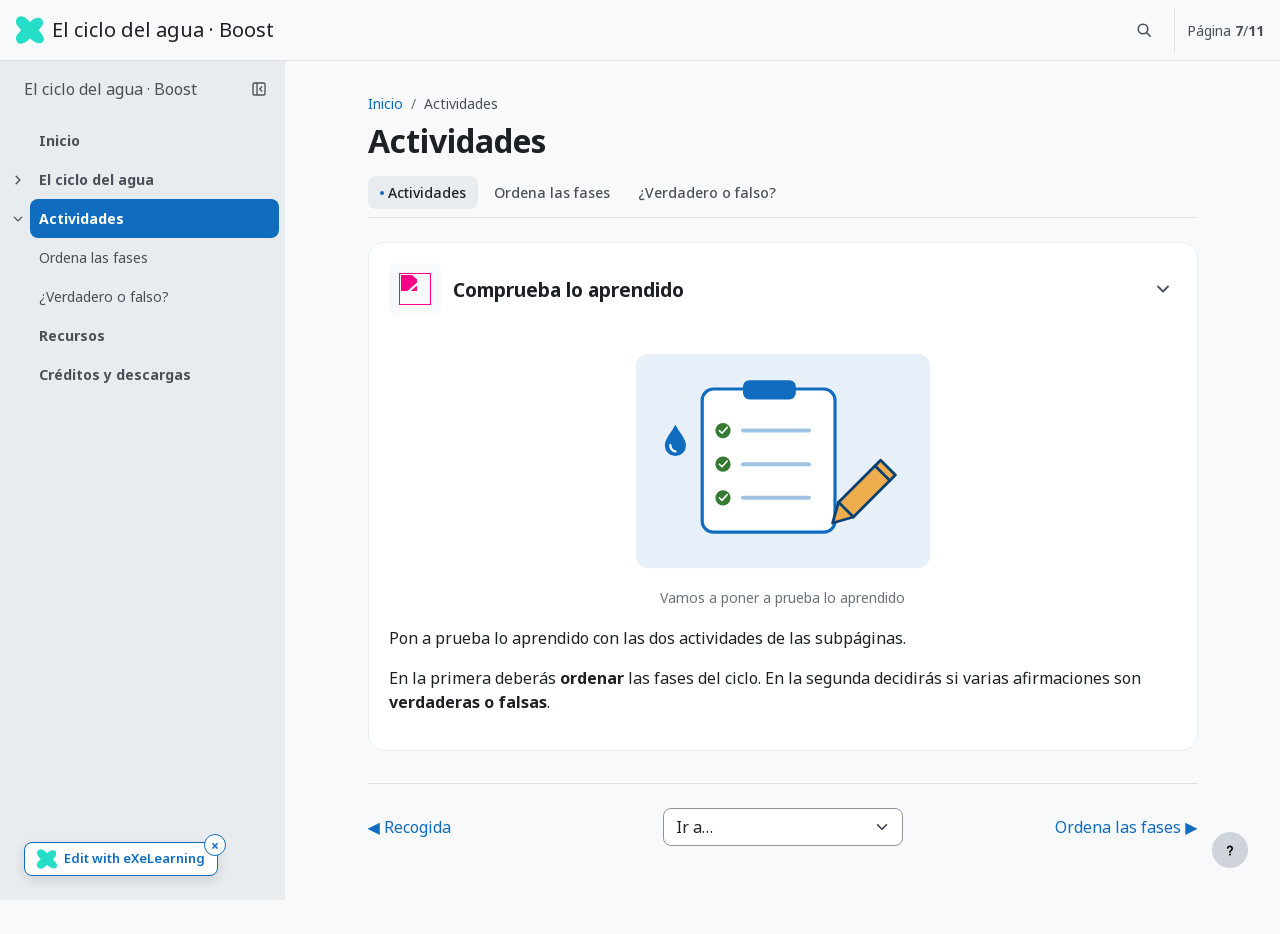
==== commit d6e0a276: "Replace the example watercolours with Boost-coloured SVG illustrations The eleven pages now use orig" ====
--- a/html/actividades.html
+++ b/html/actividades.html
@@ -61,7 +61,7 @@
 </button></header>
 <div class="box-content">
 <div id="SP00000023" class="idevice_node text" data-idevice-path="../idevices/text/" data-idevice-type="text" data-idevice-component-type="json" data-idevice-json-data="{&quot;ideviceId&quot;:&quot;SP00000023&quot;}">
-<div class="exe-text-template"><div class="textIdeviceContent"><div class="exe-text-activity"><div><figure style="text-align:center;margin:10px 0 18px;"><img src="../content/resources/21d01ff8-5f3f-217c-7e1b-10898a9225ce.jpg" alt="Vamos a poner a prueba lo aprendido" style="max-width:320px;width:100%;height:auto;" /><figcaption style="font-style:italic;font-size:15px;color:#6a737b;margin-top:6px;">Vamos a poner a prueba lo aprendido</figcaption></figure><p>Pon a prueba lo aprendido con las dos actividades de las subpáginas.</p>
+<div class="exe-text-template"><div class="textIdeviceContent"><div class="exe-text-activity"><div><figure style="text-align:center;margin:10px 0 18px;"><img src="../content/resources/SP00000023/07-actividades.svg" alt="Vamos a poner a prueba lo aprendido" style="max-width:320px;width:100%;height:auto;" /><figcaption style="font-style:italic;font-size:15px;color:#6a737b;margin-top:6px;">Vamos a poner a prueba lo aprendido</figcaption></figure><p>Pon a prueba lo aprendido con las dos actividades de las subpáginas.</p>
         <p>En la primera deberás <strong>ordenar</strong> las fases del ciclo. En la segunda decidirás si varias afirmaciones son <strong>verdaderas o falsas</strong>.</p><p class="clearfix"> </p></div></div></div></div>
 </div>
 </div>
--- a/theme/style.css
+++ b/theme/style.css
@@ -733,7 +733,7 @@
     width: var(--boost-drawer-width);
     max-width: none;
     margin: 0;
-    padding: 0 .4rem 1.5rem;
+    padding: 0 .4rem 5rem;
     overflow-y: auto;
     background: var(--boost-gray-200);
     scrollbar-width: thin;
@@ -898,10 +898,11 @@
 }
 
 /* Main region (#page.drawers .main-inner) */
+/* The bottom gap keeps the activity navigation clear of the floating notice. */
 .boost-js .exe-web-site main.page {
     max-width: calc(var(--boost-content-width) + 2rem);
     margin: 0 auto;
-    padding: 1.5rem 1rem 3rem;
+    padding: 1.5rem 1rem 5.5rem;
 }
 
 .boost-js .exe-web-site .main-header {
@@ -1094,8 +1095,8 @@
 .exe-open-exelearning {
     position: fixed;
     z-index: 1020;
-    right: calc(2rem + 52px);
-    bottom: 2rem;
+    bottom: 1.5rem;
+    left: 1.5rem;
     display: flex;
     align-items: center;
     gap: 7px;
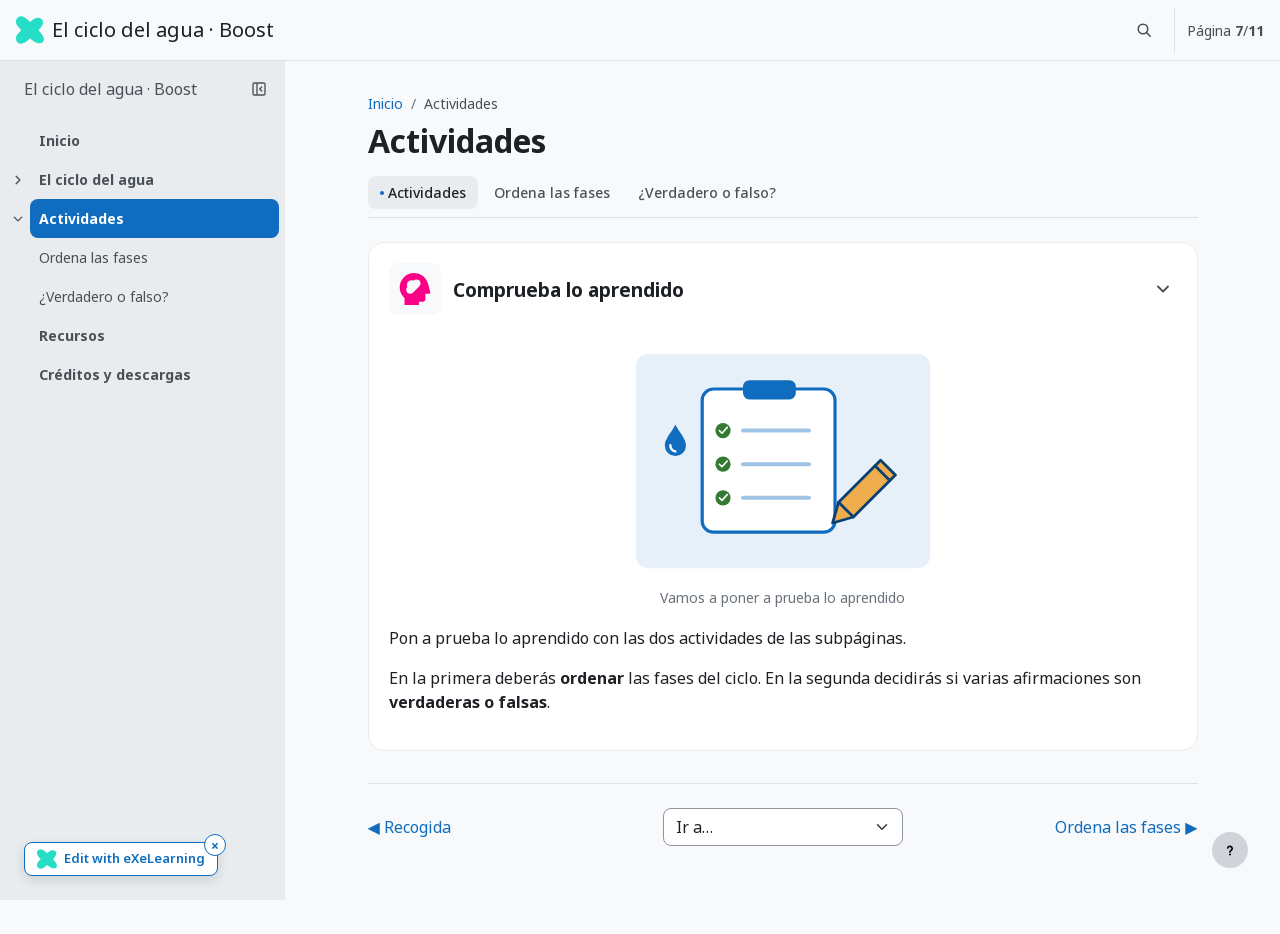
==== commit be914ffc: "Colour the iDevice icons and the download button in Boost blue The iDevice icons are now the Materia" ====
--- a/html/actividades.html
+++ b/html/actividades.html
@@ -53,7 +53,7 @@
 <article id="SP00000022" class="box">
 <header class="box-head">
 <div class="box-icon exe-icon">
-<img src="../theme/icons/reflection.png" alt="" style="display:block;object-fit:contain;">
+<img src="../theme/icons/reflection.svg" alt="" style="display:block;object-fit:contain;">
 </div>
 <h1 class="box-title">Comprueba lo aprendido</h1>
 <button class="box-toggle box-toggle-on" title="Toggle content">
--- a/theme/style.css
+++ b/theme/style.css
@@ -258,31 +258,6 @@
     border: 0 !important;
 }
 
-/* Activity icon purposes: Moodle's recolor-icon filter and $activity-icon-colors. */
-.exe-content .box-icon img {
-    filter: url("data:image/svg+xml;utf8,<svg xmlns='http://www.w3.org/2000/svg'><filter id='recolor' color-interpolation-filters='sRGB'><feColorMatrix type='matrix' values='0 0 0 0 0 0 0 0 0 0.6 0 0 0 0 0.678 0 0 0 1 0'/></filter></svg>#recolor");
-}
-
-.exe-content .box-icon img:is([src$="/ask.png"], [src$="/think.png"], [src$="/think_alt.png"], [src$="/reflection.png"], [src$="/calculate.png"], [src$="/competencies.png"]) {
-    filter: url("data:image/svg+xml;utf8,<svg xmlns='http://www.w3.org/2000/svg'><filter id='recolor' color-interpolation-filters='sRGB'><feColorMatrix type='matrix' values='0 0 0 0 0.976 0 0 0 0 0 0 0 0 0 0.525 0 0 0 1 0'/></filter></svg>#recolor");
-}
-
-.exe-content .box-icon img:is([src$="/collaborative.png"], [src$="/agreement.png"], [src$="/perform.png"], [src$="/present.png"]) {
-    filter: url("data:image/svg+xml;utf8,<svg xmlns='http://www.w3.org/2000/svg'><filter id='recolor' color-interpolation-filters='sRGB'><feColorMatrix type='matrix' values='0 0 0 0 0.357 0 0 0 0 0.251 0 0 0 0 1 0 0 0 1 0'/></filter></svg>#recolor");
-}
-
-.exe-content .box-icon img:is([src$="/alert.png"], [src$="/discuss.png"], [src$="/listen.png"], [src$="/share.png"]) {
-    filter: url("data:image/svg+xml;utf8,<svg xmlns='http://www.w3.org/2000/svg'><filter id='recolor' color-interpolation-filters='sRGB'><feColorMatrix type='matrix' values='0 0 0 0 0.922 0 0 0 0 0.384 0 0 0 0 0 0 0 0 1 0'/></filter></svg>#recolor");
-}
-
-.exe-content .box-icon img:is([src$="/interactive.png"], [src$="/pieces.png"], [src$="/piece.png"], [src$="/play.png"], [src$="/draw.png"], [src$="/experiment.png"], [src$="/sport.png"], [src$="/activity.png"], [src$="/start.png"], [src$="/chrono.png"]) {
-    filter: url("data:image/svg+xml;utf8,<svg xmlns='http://www.w3.org/2000/svg'><filter id='recolor' color-interpolation-filters='sRGB'><feColorMatrix type='matrix' values='0 0 0 0 0.553 0 0 0 0 0.239 0 0 0 0 0.106 0 0 0 1 0'/></filter></svg>#recolor");
-}
-
-.exe-content .box-icon img:is([src$="/case.png"], [src$="/suitcase.png"], [src$="/passport.png"], [src$="/roadmap.png"], [src$="/stop.png"]) {
-    filter: url("data:image/svg+xml;utf8,<svg xmlns='http://www.w3.org/2000/svg'><filter id='recolor' color-interpolation-filters='sRGB'><feColorMatrix type='matrix' values='0 0 0 0 0.855 0 0 0 0 0.345 0 0 0 0 0.937 0 0 0 1 0'/></filter></svg>#recolor");
-}
-
 /* Buttons: Bootstrap 5 as configured by Boost */
 .exe-content .btn {
     --bs-btn-border-radius: .5rem;
@@ -385,6 +360,33 @@
 
 .exe-content .exe-sortableList-options li:hover {
     border-color: var(--boost-gray-500);
+}
+
+/* "Download source file" iDevice: a Boost primary button */
+.exe-content .exe-download-package-link a {
+    display: inline-block;
+    padding: .375rem .75rem;
+    border: 1px solid var(--boost-primary);
+    border-radius: var(--boost-radius);
+    background-color: var(--boost-primary);
+    color: #fff;
+    font-weight: 400;
+    line-height: 1.5;
+    text-decoration: none;
+    transition: background-color .15s ease, border-color .15s ease;
+}
+
+.exe-content .exe-download-package-link a:hover,
+.exe-content .exe-download-package-link a:focus {
+    border-color: var(--boost-primary-hover);
+    background-color: var(--boost-primary-hover) !important;
+    color: #fff !important;
+    text-decoration: none;
+}
+
+.exe-content .exe-download-package-link a:focus-visible {
+    outline: 0;
+    box-shadow: var(--boost-focus-ring);
 }
 
 /* Tables: Moodle .generaltable */
